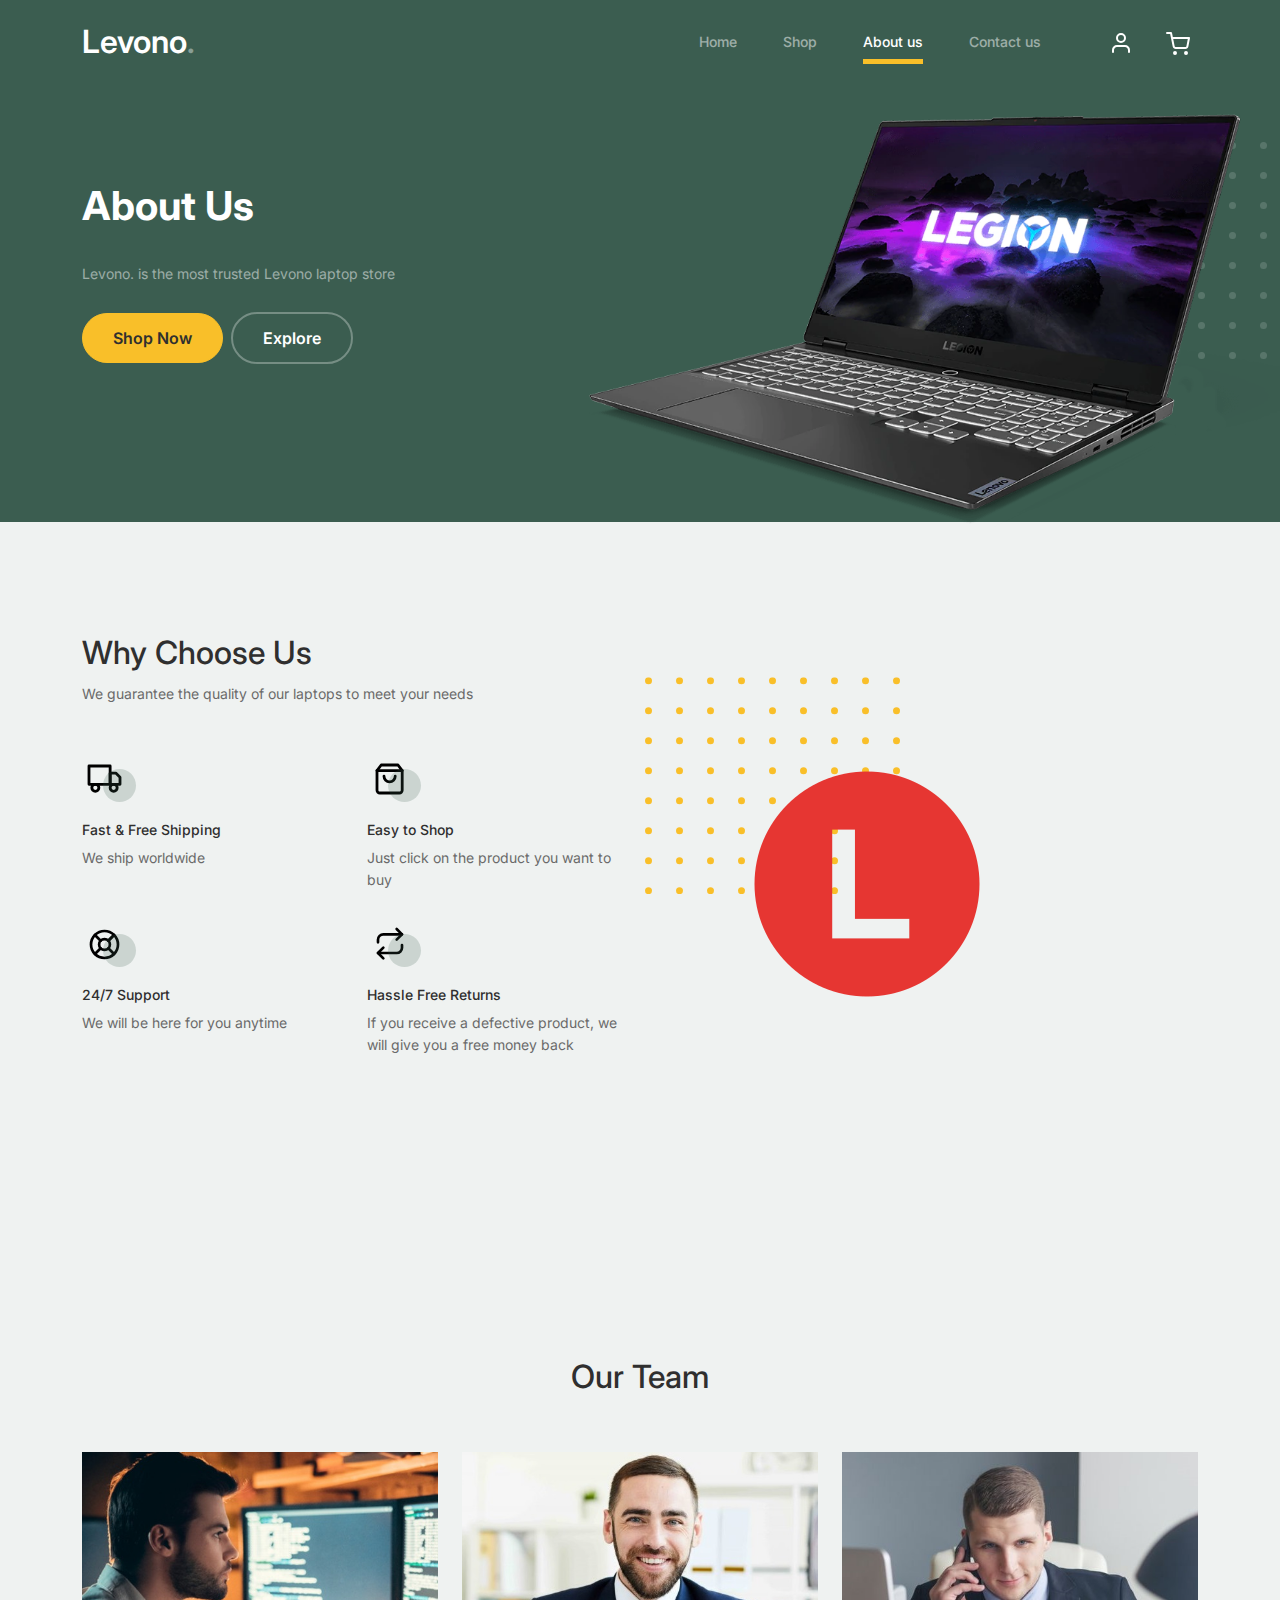
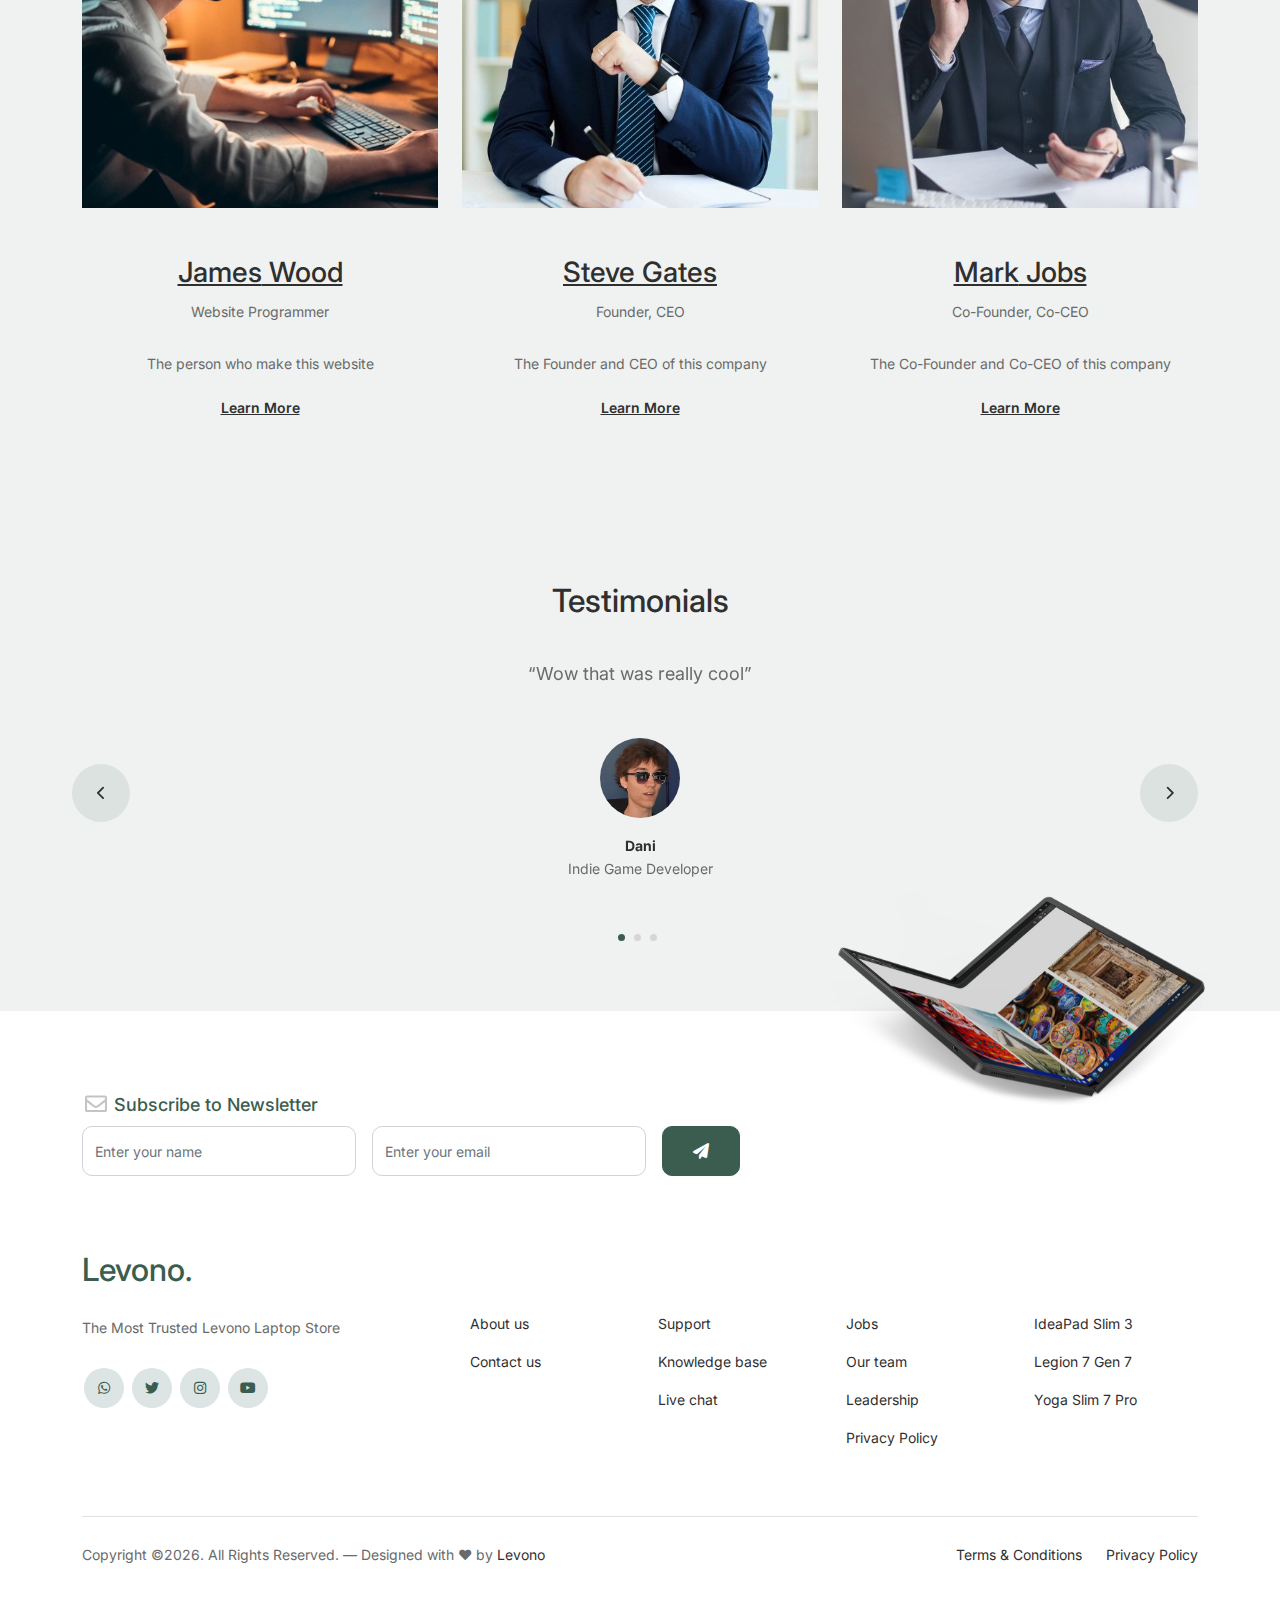
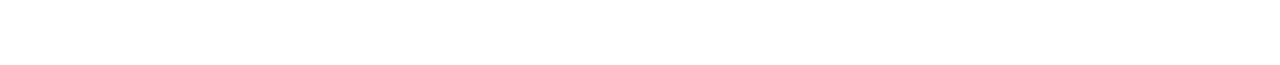
==== about.html @ ff20fc21 "Commit Pertama" ====
<!-- /*
* Bootstrap 5
* Template Name: Furni
* Template Author: Untree.co
* Template URI: https://untree.co/
* License: https://creativecommons.org/licenses/by/3.0/
*/ -->
<!doctype html>
<html lang="en">
	<head>
  		<meta charset="utf-8">
  		<meta name="viewport" content="width=device-width, initial-scale=1, shrink-to-fit=no">
  		<meta name="author" content="Furni">
  		<link rel="shortcut icon" href="Icon.png">

  		<meta name="description" content="" />
  		<meta name="keywords" content="bootstrap, bootstrap4" />

		<!-- Bootstrap CSS -->
		<link href="css/bootstrap.min.css" rel="stylesheet">
		<link href="https://cdnjs.cloudflare.com/ajax/libs/font-awesome/6.0.0-beta3/css/all.min.css" rel="stylesheet">
		<link href="css/tiny-slider.css" rel="stylesheet">
		<link href="css/style.css" rel="stylesheet">
		<link href="css/custom.css" rel="stylesheet">
		<title>Levono | About</title>
	</head>

	<body>

		<!-- Start Header/Navigation -->
		<nav class="custom-navbar navbar navbar navbar-expand-md navbar-dark bg-dark" arial-label="Furni navigation bar">

			<div class="container">
				<a class="navbar-brand" href="index.html">Levono<span>.</span></a>

				<button class="navbar-toggler" type="button" data-bs-toggle="collapse" data-bs-target="#navbarsFurni" aria-controls="navbarsFurni" aria-expanded="false" aria-label="Toggle navigation">
					<span class="navbar-toggler-icon"></span>
				</button>

				<div class="collapse navbar-collapse" id="navbarsFurni">
					<ul class="custom-navbar-nav navbar-nav ms-auto mb-2 mb-md-0">
						<li class="nav-item ">
							<a class="nav-link" href="index.html">Home</a>
						</li>
						<li><a class="nav-link" href="shop.html">Shop</a></li>
						<li class="active"><a class="nav-link" href="about.html">About us</a></li>
						<li><a class="nav-link" href="contact.html">Contact us</a></li>
					</ul>

					<ul class="custom-navbar-cta navbar-nav mb-2 mb-md-0 ms-5">
						<li><a class="nav-link" href="#"><img src="images/user.svg"></a></li>
						<li><a class="nav-link" href="cart.html"><img src="images/cart.svg"></a></li>
					</ul>
				</div>
			</div>
				
		</nav>
		<!-- End Header/Navigation -->

		<!-- Start Hero Section -->
			<div class="hero">
				<div class="container">
					<div class="row justify-content-between">
						<div class="col-lg-5">
							<div class="intro-excerpt">
								<h1>About Us</h1>
								<p class="mb-4">Levono. is the most trusted Levono laptop store</p>
								<p><a href="shop.html" class="btn btn-secondary me-2">Shop Now</a><a href="#why-choose-us" class="btn btn-white-outline">Explore</a></p>
							</div>
						</div>
						<div class="col-lg-7">
							<div class="hero-img-wrap">
								<img src="images/Legion Slim 7 Gen 6 (15″ AMD).png" class="img-fluid">
							</div>
						</div>
					</div>
				</div>
			</div>
		<!-- End Hero Section -->

		

		<!-- Start Why Choose Us Section -->
		<div id="why-choose-us" class="why-choose-section">
			<div class="container">
				<div class="row justify-content-between align-items-center">
					<div class="col-lg-6">
						<h2 class="section-title">Why Choose Us</h2>
						<p>We guarantee the quality of our laptops to meet your needs</p>

						<div class="row my-5">
							<div class="col-6 col-md-6">
								<div class="feature">
									<div class="icon">
										<img src="images/truck.svg" alt="Image" class="imf-fluid">
									</div>
									<h3>Fast &amp; Free Shipping</h3>
									<p>We ship worldwide</p>
								</div>
							</div>

							<div class="col-6 col-md-6">
								<div class="feature">
									<div class="icon">
										<img src="images/bag.svg" alt="Image" class="imf-fluid">
									</div>
									<h3>Easy to Shop</h3>
									<p>Just click on the product you want to buy</p>
								</div>
							</div>

							<div class="col-6 col-md-6">
								<div class="feature">
									<div class="icon">
										<img src="images/support.svg" alt="Image" class="imf-fluid">
									</div>
									<h3>24/7 Support</h3>
									<p>We will be here for you anytime</p>
								</div>
							</div>

							<div class="col-6 col-md-6">
								<div class="feature">
									<div class="icon">
										<img src="images/return.svg" alt="Image" class="imf-fluid">
									</div>
									<h3>Hassle Free Returns</h3>
									<p>If you receive a defective product, we will give you a free money back</p>
								</div>
							</div>

						</div>
					</div>

					<div class="col-lg-5">
						<div class="img-wrap">
							<img src="Icon.png" alt="Image" class="img-fluid">
						</div>
					</div>

				</div>
			</div>
		</div>
		<!-- End Why Choose Us Section -->

		<!-- Start Team Section -->
		<div class="untree_co-section">
			<div class="container">

				<div class="row mb-5">
					<div class="col-lg-5 mx-auto text-center">
						<h2 class="section-title">Our Team</h2>
					</div>
				</div>

				<div class="row">

					<!-- Start Column 1 -->
					<div class="col-12 col-md-6 col-lg-4 mb-5 mb-md-0">
						<img src="images/Team-1.png" class="img-fluid mb-5">
						<center><h3 clas><a href="#"><span class="">James</span> Wood</a></h3></center>
            			<center><span class="d-block position mb-4">Website Programmer</span></center>
            			<center><p>The person who make this website</p></center>
            			<center><p class="mb-0"><a href="#" class="more dark">Learn More <span class="icon-arrow_forward"></span></a></p></center>
					</div> 
					<!-- End Column 1 -->

					<!-- Start Column 2 -->
					<div class="col-12 col-md-6 col-lg-4 mb-5 mb-md-0">
						<img src="images/Team-2.png" class="img-fluid mb-5">
						<center><h3 clas><a href="#"><span class="">Steve</span> Gates</a></h3></center>
            			<center><span class="d-block position mb-4">Founder, CEO</span></center>
            			<center><p>The Founder and CEO of this company</p></center>
            			<center><p class="mb-0"><a href="#" class="more dark">Learn More <span class="icon-arrow_forward"></span></a></p></center>
					</div> 
					<!-- End Column 2 -->

					<!-- Start Column 3 -->
					<div class="col-12 col-md-6 col-lg-4 mb-5 mb-md-0">
						<img src="images/Team-3.png" class="img-fluid mb-5">
						<center><h3 clas><a href="#"><span class="">Mark</span> Jobs</a></h3></center>
            			<center><span class="d-block position mb-4">Co-Founder, Co-CEO</span></center>
            			<center><p>The Co-Founder and Co-CEO of this company</p></center>
            			<center><p class="mb-0"><a href="#" class="more dark">Learn More <span class="icon-arrow_forward"></span></a></p></center>
					</div> 
					<!-- End Column 3 -->

				</div>
			</div>
		</div>
		<!-- End Team Section -->

		

		<!-- Start Testimonial Slider -->
		<div class="testimonial-section">
			<div class="container">
				<div class="row">
					<div class="col-lg-7 mx-auto text-center">
						<h2 class="section-title">Testimonials</h2>
					</div>
				</div>

				<div class="row justify-content-center">
					<div class="col-lg-12">
						<div class="testimonial-slider-wrap text-center">

							<div id="testimonial-nav">
								<span class="prev" data-controls="prev"><span class="fa fa-chevron-left"></span></span>
								<span class="next" data-controls="next"><span class="fa fa-chevron-right"></span></span>
							</div>

							<div class="testimonial-slider">
								
								<div class="item">
									<div class="row justify-content-center">
										<div class="col-lg-8 mx-auto">

											<div class="testimonial-block text-center">
												<blockquote class="mb-5">
													<p>&ldquo;Wow that was really cool&rdquo;</p>
												</blockquote>

												<div class="author-info">
													<div class="author-pic">
														<img src="images/Testimonial-1.png" alt="Maria Jones" class="img-fluid">
													</div>
													<h3 class="font-weight-bold">Dani</h3>
													<span class="position d-block mb-3">Indie Game Developer</span>
												</div>
											</div>

										</div>
									</div>
								</div> 
								<!-- END item -->

								<div class="item">
									<div class="row justify-content-center">
										<div class="col-lg-8 mx-auto">

											<div class="testimonial-block text-center">
												<blockquote class="mb-5">
													<p>&ldquo;10/10. best place to buy Lenovo laptop&rdquo;</p>
												</blockquote>

												<div class="author-info">
													<div class="author-pic">
														<img src="images/Testimonial-2.png" alt="Maria Jones" class="img-fluid">
													</div>
													<h3 class="font-weight-bold">Dr. Henky Mayaguezz</h3>
													<span class="position d-block mb-3">College Teacher</span>
												</div>
											</div>

										</div>
									</div>
								</div> 
								<!-- END item -->

								<div class="item">
									<div class="row justify-content-center">
										<div class="col-lg-8 mx-auto">

											<div class="testimonial-block text-center">
												<blockquote class="mb-5">
													<p>&ldquo;Fast delivery and good quality&rdquo;</p>
												</blockquote>

												<div class="author-info">
													<div class="author-pic">
														<img src="images/Testimonial-3.png" alt="Maria Jones" class="img-fluid">
													</div>
													<h3 class="font-weight-bold">Yulisa Ratih Istiana</h3>
													<span class="position d-block mb-3">College Student</span>
												</div>
											</div>

										</div>
									</div>
								</div> 
								<!-- END item -->

							</div>

						</div>
					</div>
				</div>
			</div>
		</div>
		<!-- End Testimonial Slider -->

		

		<!-- Start Footer Section -->
		<footer class="footer-section">
			<div class="container relative">

				<div class="sofa-img">
					<img src="images/ThinkPad X1 Fold (16″ Intel).png" alt="Image" class="img-fluid">
				</div>

				<div class="row">
					<div class="col-lg-8">
						<div class="subscription-form">
							<h3 class="d-flex align-items-center"><span class="me-1"><img src="images/envelope-outline.svg" alt="Image" class="img-fluid"></span><span>Subscribe to Newsletter</span></h3>

							<form action="#" class="row g-3">
								<div class="col-auto">
									<input type="text" class="form-control" placeholder="Enter your name">
								</div>
								<div class="col-auto">
									<input type="email" class="form-control" placeholder="Enter your email">
								</div>
								<div class="col-auto">
									<button class="btn btn-primary">
										<span class="fa fa-paper-plane"></span>
									</button>
								</div>
							</form>

						</div>
					</div>
				</div>

				<div class="row g-5 mb-5">
					<div class="col-lg-4">
						<div class="mb-4 footer-logo-wrap"><a href="#" class="footer-logo">Levono<span>.</span></a></div>
						<p class="mb-4">The Most Trusted Levono Laptop Store</p>

						<ul class="list-unstyled custom-social">
							<li><a href="#"><span class="fa fa-brands fa-whatsapp"></span></a></li>
							<li><a href="#"><span class="fa fa-brands fa-twitter"></span></a></li>
							<li><a href="#"><span class="fa fa-brands fa-instagram"></span></a></li>
							<li><a href="#"><span class="fa fa-brands fa-youtube"></span></a></li>
						</ul>
					</div>

					<div class="col-lg-8">
						<div class="row links-wrap">
							<div class="col-6 col-sm-6 col-md-3">
								<ul class="list-unstyled">
									<li><a href="about.html">About us</a></li>
									<li><a href="contact.html">Contact us</a></li>
								</ul>
							</div>

							<div class="col-6 col-sm-6 col-md-3">
								<ul class="list-unstyled">
									<li><a href="#">Support</a></li>
									<li><a href="#">Knowledge base</a></li>
									<li><a href="#">Live chat</a></li>
								</ul>
							</div>

							<div class="col-6 col-sm-6 col-md-3">
								<ul class="list-unstyled">
									<li><a href="#">Jobs</a></li>
									<li><a href="#">Our team</a></li>
									<li><a href="#">Leadership</a></li>
									<li><a href="#">Privacy Policy</a></li>
								</ul>
							</div>

							<div class="col-6 col-sm-6 col-md-3">
								<ul class="list-unstyled">
									<li><a href="#">IdeaPad Slim 3</a></li>
									<li><a href="#">Legion 7 Gen 7</a></li>
									<li><a href="#">Yoga Slim 7 Pro</a></li>
								</ul>
							</div>
						</div>
					</div>

				</div>

				<div class="border-top copyright">
					<div class="row pt-4">
						<div class="col-lg-6">
							<p class="mb-2 text-center text-lg-start">Copyright &copy;<script>document.write(new Date().getFullYear());</script>. All Rights Reserved. &mdash; Designed with &hearts; by <a href="https://www.lenovo.com">Levono</a> <!-- License information: https://untree.co/license/ -->
            </p>
						</div>

						<div class="col-lg-6 text-center text-lg-end">
							<ul class="list-unstyled d-inline-flex ms-auto">
								<li class="me-4"><a href="#">Terms &amp; Conditions</a></li>
								<li><a href="#">Privacy Policy</a></li>
							</ul>
						</div>

					</div>
				</div>

			</div>
		</footer>
		<!-- End Footer Section -->	


		<script src="js/bootstrap.bundle.min.js"></script>
		<script src="js/tiny-slider.js"></script>
		<script src="js/custom.js"></script>
	</body>

</html>
---- css/tiny-slider.css ----
.tns-outer{padding:0 !important}.tns-outer [hidden]{display:none !important}.tns-outer [aria-controls],.tns-outer [data-action]{cursor:pointer}.tns-slider{-webkit-transition:all 0s;-moz-transition:all 0s;transition:all 0s}.tns-slider>.tns-item{-webkit-box-sizing:border-box;-moz-box-sizing:border-box;box-sizing:border-box}.tns-horizontal.tns-subpixel{white-space:nowrap}.tns-horizontal.tns-subpixel>.tns-item{display:inline-block;vertical-align:top;white-space:normal}.tns-horizontal.tns-no-subpixel:after{content:'';display:table;clear:both}.tns-horizontal.tns-no-subpixel>.tns-item{float:left}.tns-horizontal.tns-carousel.tns-no-subpixel>.tns-item{margin-right:-100%}.tns-no-calc{position:relative;left:0}.tns-gallery{position:relative;left:0;min-height:1px}.tns-gallery>.tns-item{position:absolute;left:-100%;-webkit-transition:transform 0s, opacity 0s;-moz-transition:transform 0s, opacity 0s;transition:transform 0s, opacity 0s}.tns-gallery>.tns-slide-active{position:relative;left:auto !important}.tns-gallery>.tns-moving{-webkit-transition:all 0.25s;-moz-transition:all 0.25s;transition:all 0.25s}.tns-autowidth{display:inline-block}.tns-lazy-img{-webkit-transition:opacity 0.6s;-moz-transition:opacity 0.6s;transition:opacity 0.6s;opacity:0.6}.tns-lazy-img.tns-complete{opacity:1}.tns-ah{-webkit-transition:height 0s;-moz-transition:height 0s;transition:height 0s}.tns-ovh{overflow:hidden}.tns-visually-hidden{position:absolute;left:-10000em}.tns-transparent{opacity:0;visibility:hidden}.tns-fadeIn{opacity:1;filter:alpha(opacity=100);z-index:0}.tns-normal,.tns-fadeOut{opacity:0;filter:alpha(opacity=0);z-index:-1}.tns-vpfix{white-space:nowrap}.tns-vpfix>div,.tns-vpfix>li{display:inline-block}.tns-t-subp2{margin:0 auto;width:310px;position:relative;height:10px;overflow:hidden}.tns-t-ct{width:2333.3333333%;width:-webkit-calc(100% * 70 / 3);width:-moz-calc(100% * 70 / 3);width:calc(100% * 70 / 3);position:absolute;right:0}.tns-t-ct:after{content:'';display:table;clear:both}.tns-t-ct>div{width:1.4285714%;width:-webkit-calc(100% / 70);width:-moz-calc(100% / 70);width:calc(100% / 70);height:10px;float:left}

/*# sourceMappingURL=sourcemaps/tiny-slider.css.map */
---- css/style.css ----
/*
* Template Name: UntreeStore
* Template Author: Untree.co
* Author URI: https://untree.co/
* License: https://creativecommons.org/licenses/by/3.0/
*/
@import url("https://fonts.googleapis.com/css2?family=Inter:wght@400;500;600;700;800&display=swap");
body {
  overflow-x: hidden;
  position: relative; }

body {
  font-family: "Inter", sans-serif;
  font-weight: 400;
  line-height: 28px;
  color: #6a6a6a;
  font-size: 14px;
  background-color: #eff2f1; }

a {
  text-decoration: none;
  -webkit-transition: .3s all ease;
  -o-transition: .3s all ease;
  transition: .3s all ease;
  color: #2f2f2f;
  text-decoration: underline; }
  a:hover {
    color: #2f2f2f;
    text-decoration: none; }
  a.more {
    font-weight: 600; }

.custom-navbar {
  background: #3b5d50 !important;
  padding-top: 20px;
  padding-bottom: 20px; }
  .custom-navbar .navbar-brand {
    font-size: 32px;
    font-weight: 600; }
    .custom-navbar .navbar-brand > span {
      opacity: .4; }
  .custom-navbar .navbar-toggler {
    border-color: transparent; }
    .custom-navbar .navbar-toggler:active, .custom-navbar .navbar-toggler:focus {
      -webkit-box-shadow: none;
      box-shadow: none;
      outline: none; }
  @media (min-width: 992px) {
    .custom-navbar .custom-navbar-nav li {
      margin-left: 15px;
      margin-right: 15px; } }
  .custom-navbar .custom-navbar-nav li a {
    font-weight: 500;
    color: #ffffff !important;
    opacity: .5;
    -webkit-transition: .3s all ease;
    -o-transition: .3s all ease;
    transition: .3s all ease;
    position: relative; }
    @media (min-width: 768px) {
      .custom-navbar .custom-navbar-nav li a:before {
        content: "";
        position: absolute;
        bottom: 0;
        left: 8px;
        right: 8px;
        background: #f9bf29;
        height: 5px;
        opacity: 1;
        visibility: visible;
        width: 0;
        -webkit-transition: .15s all ease-out;
        -o-transition: .15s all ease-out;
        transition: .15s all ease-out; } }
    .custom-navbar .custom-navbar-nav li a:hover {
      opacity: 1; }
      .custom-navbar .custom-navbar-nav li a:hover:before {
        width: calc(100% - 16px); }
  .custom-navbar .custom-navbar-nav li.active a {
    opacity: 1; }
    .custom-navbar .custom-navbar-nav li.active a:before {
      width: calc(100% - 16px); }
  .custom-navbar .custom-navbar-cta {
    margin-left: 0 !important;
    -webkit-box-orient: horizontal;
    -webkit-box-direction: normal;
    -ms-flex-direction: row;
    flex-direction: row; }
    @media (min-width: 768px) {
      .custom-navbar .custom-navbar-cta {
        margin-left: 40px !important; } }
    .custom-navbar .custom-navbar-cta li {
      margin-left: 0px;
      margin-right: 0px; }
      .custom-navbar .custom-navbar-cta li:first-child {
        margin-right: 20px; }

.hero {
  background: #3b5d50;
  padding: calc(4rem - 30px) 0 0rem 0; }
  @media (min-width: 768px) {
    .hero {
      padding: calc(4rem - 30px) 0 4rem 0; } }
  @media (min-width: 992px) {
    .hero {
      padding: calc(8rem - 30px) 0 8rem 0; } }
  .hero .intro-excerpt {
    position: relative;
    z-index: 4; }
    @media (min-width: 992px) {
      .hero .intro-excerpt {
        max-width: 450px; } }
  .hero h1 {
    font-weight: 700;
    color: #ffffff;
    margin-bottom: 30px; }
    @media (min-width: 1400px) {
      .hero h1 {
        font-size: 54px; } }
  .hero p {
    color: rgba(255, 255, 255, 0.5);
    margin-bottom: 30px; }
  .hero .hero-img-wrap {
    position: relative; }
    .hero .hero-img-wrap img {
      position: relative;
      top: 0px;
      right: 0px;
      z-index: 2;
      max-width: 780px;
      left: -20px; }
      @media (min-width: 768px) {
        .hero .hero-img-wrap img {
          right: 0px;
          left: -100px; } }
      @media (min-width: 992px) {
        .hero .hero-img-wrap img {
          left: 0px;
          top: -80px;
          position: absolute;
          right: -50px; } }
      @media (min-width: 1200px) {
        .hero .hero-img-wrap img {
          left: 0px;
          top: -80px;
          right: -100px; } }
    .hero .hero-img-wrap:after {
      content: "";
      position: absolute;
      width: 255px;
      height: 217px;
      background-image: url("../images/dots-light.svg");
      background-size: contain;
      background-repeat: no-repeat;
      right: -100px;
      top: -0px; }
      @media (min-width: 1200px) {
        .hero .hero-img-wrap:after {
          top: -40px; } }

.btn {
  font-weight: 600;
  padding: 12px 30px;
  border-radius: 30px;
  color: #ffffff;
  background: #2f2f2f;
  border-color: #2f2f2f; }
  .btn:hover {
    color: #ffffff;
    background: #222222;
    border-color: #222222; }
  .btn:active, .btn:focus {
    outline: none !important;
    -webkit-box-shadow: none;
    box-shadow: none; }
  .btn.btn-primary {
    background: #3b5d50;
    border-color: #3b5d50; }
    .btn.btn-primary:hover {
      background: #314d43;
      border-color: #314d43; }
  .btn.btn-secondary {
    color: #2f2f2f;
    background: #f9bf29;
    border-color: #f9bf29; }
    .btn.btn-secondary:hover {
      background: #f8b810;
      border-color: #f8b810; }
  .btn.btn-white-outline {
    background: transparent;
    border-width: 2px;
    border-color: rgba(255, 255, 255, 0.3); }
    .btn.btn-white-outline:hover {
      border-color: white;
      color: #ffffff; }

.section-title {
  color: #2f2f2f; }

.product-section {
  padding: 7rem 0; }
  .product-section .product-item {
    text-align: center;
    text-decoration: none;
    display: block;
    position: relative;
    padding-bottom: 50px;
    cursor: pointer; }
    .product-section .product-item .product-thumbnail {
      min-width: 200px;
      height: 175px;
      margin-bottom: 30px;
      position: relative;
      top: 0;
      -webkit-transition: .3s all ease;
      -o-transition: .3s all ease;
      transition: .3s all ease; }
    .product-section .product-item h3 {
      font-weight: 600;
      font-size: 16px; }
    .product-section .product-item strong {
      font-weight: 800 !important;
      font-size: 18px !important; }
    .product-section .product-item h3, .product-section .product-item strong {
      color: #2f2f2f;
      text-decoration: none; }
    .product-section .product-item .icon-cross {
      position: absolute;
      width: 35px;
      height: 35px;
      display: inline-block;
      background: #2f2f2f;
      bottom: 15px;
      left: 50%;
      -webkit-transform: translateX(-50%);
      -ms-transform: translateX(-50%);
      transform: translateX(-50%);
      margin-bottom: -17.5px;
      border-radius: 50%;
      opacity: 0;
      visibility: hidden;
      -webkit-transition: .3s all ease;
      -o-transition: .3s all ease;
      transition: .3s all ease; }
      .product-section .product-item .icon-cross img {
        position: absolute;
        left: 50%;
        top: 50%;
        -webkit-transform: translate(-50%, -50%);
        -ms-transform: translate(-50%, -50%);
        transform: translate(-50%, -50%); }
    .product-section .product-item:before {
      bottom: 0;
      left: 0;
      right: 0;
      position: absolute;
      content: "";
      background: #dce5e4;
      height: 0%;
      z-index: -1;
      border-radius: 10px;
      -webkit-transition: .3s all ease;
      -o-transition: .3s all ease;
      transition: .3s all ease; }
    .product-section .product-item:hover .product-thumbnail {
      top: -25px; }
    .product-section .product-item:hover .icon-cross {
      bottom: 0;
      opacity: 1;
      visibility: visible; }
    .product-section .product-item:hover:before {
      height: 70%; }

.why-choose-section {
  padding: 7rem 0; }
  .why-choose-section .img-wrap {
    position: relative; }
    .why-choose-section .img-wrap:before {
      position: absolute;
      content: "";
      width: 255px;
      height: 217px;
      background-image: url("../images/dots-yellow.svg");
      background-repeat: no-repeat;
      background-size: contain;
      -webkit-transform: translate(-40%, -40%);
      -ms-transform: translate(-40%, -40%);
      transform: translate(-40%, -40%);
      z-index: -1; }
    .why-choose-section .img-wrap img {
      border-radius: 20px; }

.feature {
  margin-bottom: 30px; }
  .feature .icon {
    display: inline-block;
    position: relative;
    margin-bottom: 20px; }
    .feature .icon:before {
      content: "";
      width: 33px;
      height: 33px;
      position: absolute;
      background: rgba(59, 93, 80, 0.2);
      border-radius: 50%;
      right: -8px;
      bottom: 0; }
  .feature h3 {
    font-size: 14px;
    color: #2f2f2f; }
  .feature p {
    font-size: 14px;
    line-height: 22px;
    color: #6a6a6a; }

.we-help-section {
  padding: 7rem 0; }
  .we-help-section .imgs-grid {
    display: -ms-grid;
    display: grid;
    -ms-grid-columns: (1fr)[27];
    grid-template-columns: repeat(27, 1fr);
    position: relative; }
    .we-help-section .imgs-grid:before {
      position: absolute;
      content: "";
      width: 255px;
      height: 217px;
      background-image: url("../images/dots-green.svg");
      background-size: contain;
      background-repeat: no-repeat;
      -webkit-transform: translate(-40%, -40%);
      -ms-transform: translate(-40%, -40%);
      transform: translate(-40%, -40%);
      z-index: -1; }
    .we-help-section .imgs-grid .grid {
      position: relative; }
      .we-help-section .imgs-grid .grid img {
        border-radius: 20px;
        max-width: 100%; }
      .we-help-section .imgs-grid .grid.grid-1 {
        -ms-grid-column: 1;
        -ms-grid-column-span: 18;
        grid-column: 1 / span 18;
        -ms-grid-row: 1;
        -ms-grid-row-span: 27;
        grid-row: 1 / span 27; }
      .we-help-section .imgs-grid .grid.grid-2 {
        -ms-grid-column: 19;
        -ms-grid-column-span: 27;
        grid-column: 19 / span 27;
        -ms-grid-row: 1;
        -ms-grid-row-span: 5;
        grid-row: 1 / span 5;
        padding-left: 20px; }
      .we-help-section .imgs-grid .grid.grid-3 {
        -ms-grid-column: 14;
        -ms-grid-column-span: 16;
        grid-column: 14 / span 16;
        -ms-grid-row: 6;
        -ms-grid-row-span: 27;
        grid-row: 6 / span 27;
        padding-top: 20px; }

.custom-list {
  width: 100%; }
  .custom-list li {
    display: inline-block;
    width: calc(50% - 20px);
    margin-bottom: 12px;
    line-height: 1.5;
    position: relative;
    padding-left: 20px; }
    .custom-list li:before {
      content: "";
      width: 8px;
      height: 8px;
      border-radius: 50%;
      border: 2px solid #3b5d50;
      position: absolute;
      left: 0;
      top: 8px; }

.popular-product {
  padding: 0 0 7rem 0; }
  .popular-product .product-item-sm h3 {
    font-size: 14px;
    font-weight: 700;
    color: #2f2f2f; }
  .popular-product .product-item-sm a {
    text-decoration: none;
    color: #2f2f2f;
    -webkit-transition: .3s all ease;
    -o-transition: .3s all ease;
    transition: .3s all ease; }
    .popular-product .product-item-sm a:hover {
      color: rgba(47, 47, 47, 0.5); }
  .popular-product .product-item-sm p {
    line-height: 1.4;
    margin-bottom: 10px;
    font-size: 14px; }
  .popular-product .product-item-sm .thumbnail {
    margin-right: 10px;
    -webkit-box-flex: 0;
    -ms-flex: 0 0 120px;
    flex: 0 0 120px;
    position: relative; }
    .popular-product .product-item-sm .thumbnail:before {
      content: "";
      position: absolute;
      border-radius: 20px;
      background: #dce5e4;
      width: 98px;
      height: 98px;
      top: 50%;
      left: 50%;
      -webkit-transform: translate(-50%, -50%);
      -ms-transform: translate(-50%, -50%);
      transform: translate(-50%, -50%);
      z-index: -1; }

.testimonial-section {
  padding: 3rem 0 7rem 0; }

.testimonial-slider-wrap {
  position: relative; }
  .testimonial-slider-wrap .tns-inner {
    padding-top: 30px; }
  .testimonial-slider-wrap .item .testimonial-block blockquote {
    font-size: 16px; }
    @media (min-width: 768px) {
      .testimonial-slider-wrap .item .testimonial-block blockquote {
        line-height: 32px;
        font-size: 18px; } }
  .testimonial-slider-wrap .item .testimonial-block .author-info .author-pic {
    margin-bottom: 20px; }
    .testimonial-slider-wrap .item .testimonial-block .author-info .author-pic img {
      max-width: 80px;
      border-radius: 50%; }
  .testimonial-slider-wrap .item .testimonial-block .author-info h3 {
    font-size: 14px;
    font-weight: 700;
    color: #2f2f2f;
    margin-bottom: 0; }
  .testimonial-slider-wrap #testimonial-nav {
    position: absolute;
    top: 50%;
    z-index: 99;
    width: 100%;
    display: none; }
    @media (min-width: 768px) {
      .testimonial-slider-wrap #testimonial-nav {
        display: block; } }
    .testimonial-slider-wrap #testimonial-nav > span {
      cursor: pointer;
      position: absolute;
      width: 58px;
      height: 58px;
      line-height: 58px;
      border-radius: 50%;
      background: rgba(59, 93, 80, 0.1);
      color: #2f2f2f;
      -webkit-transition: .3s all ease;
      -o-transition: .3s all ease;
      transition: .3s all ease; }
      .testimonial-slider-wrap #testimonial-nav > span:hover {
        background: #3b5d50;
        color: #ffffff; }
    .testimonial-slider-wrap #testimonial-nav .prev {
      left: -10px; }
    .testimonial-slider-wrap #testimonial-nav .next {
      right: 0; }
  .testimonial-slider-wrap .tns-nav {
    position: absolute;
    bottom: -50px;
    left: 50%;
    -webkit-transform: translateX(-50%);
    -ms-transform: translateX(-50%);
    transform: translateX(-50%); }
    .testimonial-slider-wrap .tns-nav button {
      background: none;
      border: none;
      display: inline-block;
      position: relative;
      width: 0 !important;
      height: 7px !important;
      margin: 2px; }
      .testimonial-slider-wrap .tns-nav button:active, .testimonial-slider-wrap .tns-nav button:focus, .testimonial-slider-wrap .tns-nav button:hover {
        outline: none;
        -webkit-box-shadow: none;
        box-shadow: none;
        background: none; }
      .testimonial-slider-wrap .tns-nav button:before {
        display: block;
        width: 7px;
        height: 7px;
        left: 0;
        top: 0;
        position: absolute;
        content: "";
        border-radius: 50%;
        -webkit-transition: .3s all ease;
        -o-transition: .3s all ease;
        transition: .3s all ease;
        background-color: #d6d6d6; }
      .testimonial-slider-wrap .tns-nav button:hover:before, .testimonial-slider-wrap .tns-nav button.tns-nav-active:before {
        background-color: #3b5d50; }

.before-footer-section {
  padding: 7rem 0 12rem 0 !important; }

.blog-section {
  padding: 7rem 0 12rem 0; }
  .blog-section .post-entry a {
    text-decoration: none; }
  .blog-section .post-entry .post-thumbnail {
    display: block;
    margin-bottom: 20px; }
    .blog-section .post-entry .post-thumbnail img {
      border-radius: 20px;
      -webkit-transition: .3s all ease;
      -o-transition: .3s all ease;
      transition: .3s all ease; }
  .blog-section .post-entry .post-content-entry {
    padding-left: 15px;
    padding-right: 15px; }
    .blog-section .post-entry .post-content-entry h3 {
      font-size: 16px;
      margin-bottom: 0;
      font-weight: 600;
      margin-bottom: 7px; }
    .blog-section .post-entry .post-content-entry .meta {
      font-size: 14px; }
      .blog-section .post-entry .post-content-entry .meta a {
        font-weight: 600; }
  .blog-section .post-entry:hover .post-thumbnail img, .blog-section .post-entry:focus .post-thumbnail img {
    opacity: .7; }

.footer-section {
  padding: 80px 0;
  background: #ffffff; }
  .footer-section .relative {
    position: relative; }
  .footer-section a {
    text-decoration: none;
    color: #2f2f2f;
    -webkit-transition: .3s all ease;
    -o-transition: .3s all ease;
    transition: .3s all ease; }
    .footer-section a:hover {
      color: rgba(47, 47, 47, 0.5); }
  .footer-section .subscription-form {
    margin-bottom: 40px;
    position: relative;
    z-index: 2;
    margin-top: 100px; }
    @media (min-width: 992px) {
      .footer-section .subscription-form {
        margin-top: 0px;
        margin-bottom: 80px; } }
    .footer-section .subscription-form h3 {
      font-size: 18px;
      font-weight: 500;
      color: #3b5d50; }
    .footer-section .subscription-form .form-control {
      height: 50px;
      border-radius: 10px;
      font-family: "Inter", sans-serif; }
      .footer-section .subscription-form .form-control:active, .footer-section .subscription-form .form-control:focus {
        outline: none;
        -webkit-box-shadow: none;
        box-shadow: none;
        border-color: #3b5d50;
        -webkit-box-shadow: 0 1px 4px 0 rgba(0, 0, 0, 0.2);
        box-shadow: 0 1px 4px 0 rgba(0, 0, 0, 0.2); }
      .footer-section .subscription-form .form-control::-webkit-input-placeholder {
        font-size: 14px; }
      .footer-section .subscription-form .form-control::-moz-placeholder {
        font-size: 14px; }
      .footer-section .subscription-form .form-control:-ms-input-placeholder {
        font-size: 14px; }
      .footer-section .subscription-form .form-control:-moz-placeholder {
        font-size: 14px; }
    .footer-section .subscription-form .btn {
      border-radius: 10px !important; }
  .footer-section .sofa-img {
    position: absolute;
    top: -200px;
    z-index: 1;
    right: 0; }
    .footer-section .sofa-img img {
      max-width: 380px; }
  .footer-section .links-wrap {
    margin-top: 0px; }
    @media (min-width: 992px) {
      .footer-section .links-wrap {
        margin-top: 54px; } }
    .footer-section .links-wrap ul li {
      margin-bottom: 10px; }
  .footer-section .footer-logo-wrap .footer-logo {
    font-size: 32px;
    font-weight: 500;
    text-decoration: none;
    color: #3b5d50; }
  .footer-section .custom-social li {
    margin: 2px;
    display: inline-block; }
    .footer-section .custom-social li a {
      width: 40px;
      height: 40px;
      text-align: center;
      line-height: 40px;
      display: inline-block;
      background: #dce5e4;
      color: #3b5d50;
      border-radius: 50%; }
      .footer-section .custom-social li a:hover {
        background: #3b5d50;
        color: #ffffff; }
  .footer-section .border-top {
    border-color: #dce5e4; }
    .footer-section .border-top.copyright {
      font-size: 14px !important; }

.untree_co-section {
  padding: 7rem 0; }

.form-control {
  height: 50px;
  border-radius: 10px;
  font-family: "Inter", sans-serif; }
  .form-control:active, .form-control:focus {
    outline: none;
    -webkit-box-shadow: none;
    box-shadow: none;
    border-color: #3b5d50;
    -webkit-box-shadow: 0 1px 4px 0 rgba(0, 0, 0, 0.2);
    box-shadow: 0 1px 4px 0 rgba(0, 0, 0, 0.2); }
  .form-control::-webkit-input-placeholder {
    font-size: 14px; }
  .form-control::-moz-placeholder {
    font-size: 14px; }
  .form-control:-ms-input-placeholder {
    font-size: 14px; }
  .form-control:-moz-placeholder {
    font-size: 14px; }

.service {
  line-height: 1.5; }
  .service .service-icon {
    border-radius: 10px;
    -webkit-box-flex: 0;
    -ms-flex: 0 0 50px;
    flex: 0 0 50px;
    height: 50px;
    line-height: 50px;
    text-align: center;
    background: #3b5d50;
    margin-right: 20px;
    color: #ffffff; }

textarea {
  height: auto !important; }

.site-blocks-table {
  overflow: auto; }
  .site-blocks-table .product-thumbnail {
    width: 200px; }
  .site-blocks-table .btn {
    padding: 2px 10px; }
  .site-blocks-table thead th {
    padding: 30px;
    text-align: center;
    border-width: 0px !important;
    vertical-align: middle;
    color: rgba(0, 0, 0, 0.8);
    font-size: 18px; }
  .site-blocks-table td {
    padding: 20px;
    text-align: center;
    vertical-align: middle;
    color: rgba(0, 0, 0, 0.8); }
  .site-blocks-table tbody tr:first-child td {
    border-top: 1px solid #3b5d50 !important; }
  .site-blocks-table .btn {
    background: none !important;
    color: #000000;
    border: none;
    height: auto !important; }

.site-block-order-table th {
  border-top: none !important;
  border-bottom-width: 1px !important; }

.site-block-order-table td, .site-block-order-table th {
  color: #000000; }

.couponcode-wrap input {
  border-radius: 10px !important; }

.text-primary {
  color: #3b5d50 !important; }

.thankyou-icon {
  position: relative;
  color: #3b5d50; }
  .thankyou-icon:before {
    position: absolute;
    content: "";
    width: 50px;
    height: 50px;
    border-radius: 50%;
    background: rgba(59, 93, 80, 0.2); }
---- css/custom.css ----
.original-price {
	font-size: 75%;
	stroke: black;
}

.percent-box {
	background-color: #060;
	opacity: .8;
	border: 1px solid transparent;
	border-radius: 4px;
	color: #fff;
	padding: 0 5px;
	font-size: 12px;
	line-height: 22px;
	font-weight: normal;
	letter-spacing: 1px;
	font-family: Lato, Helvetica, Arial, sans-serif;
}

.featured-item {
	height: 300px;
}

.team {
	height: 550px;
	width: 550px;
}
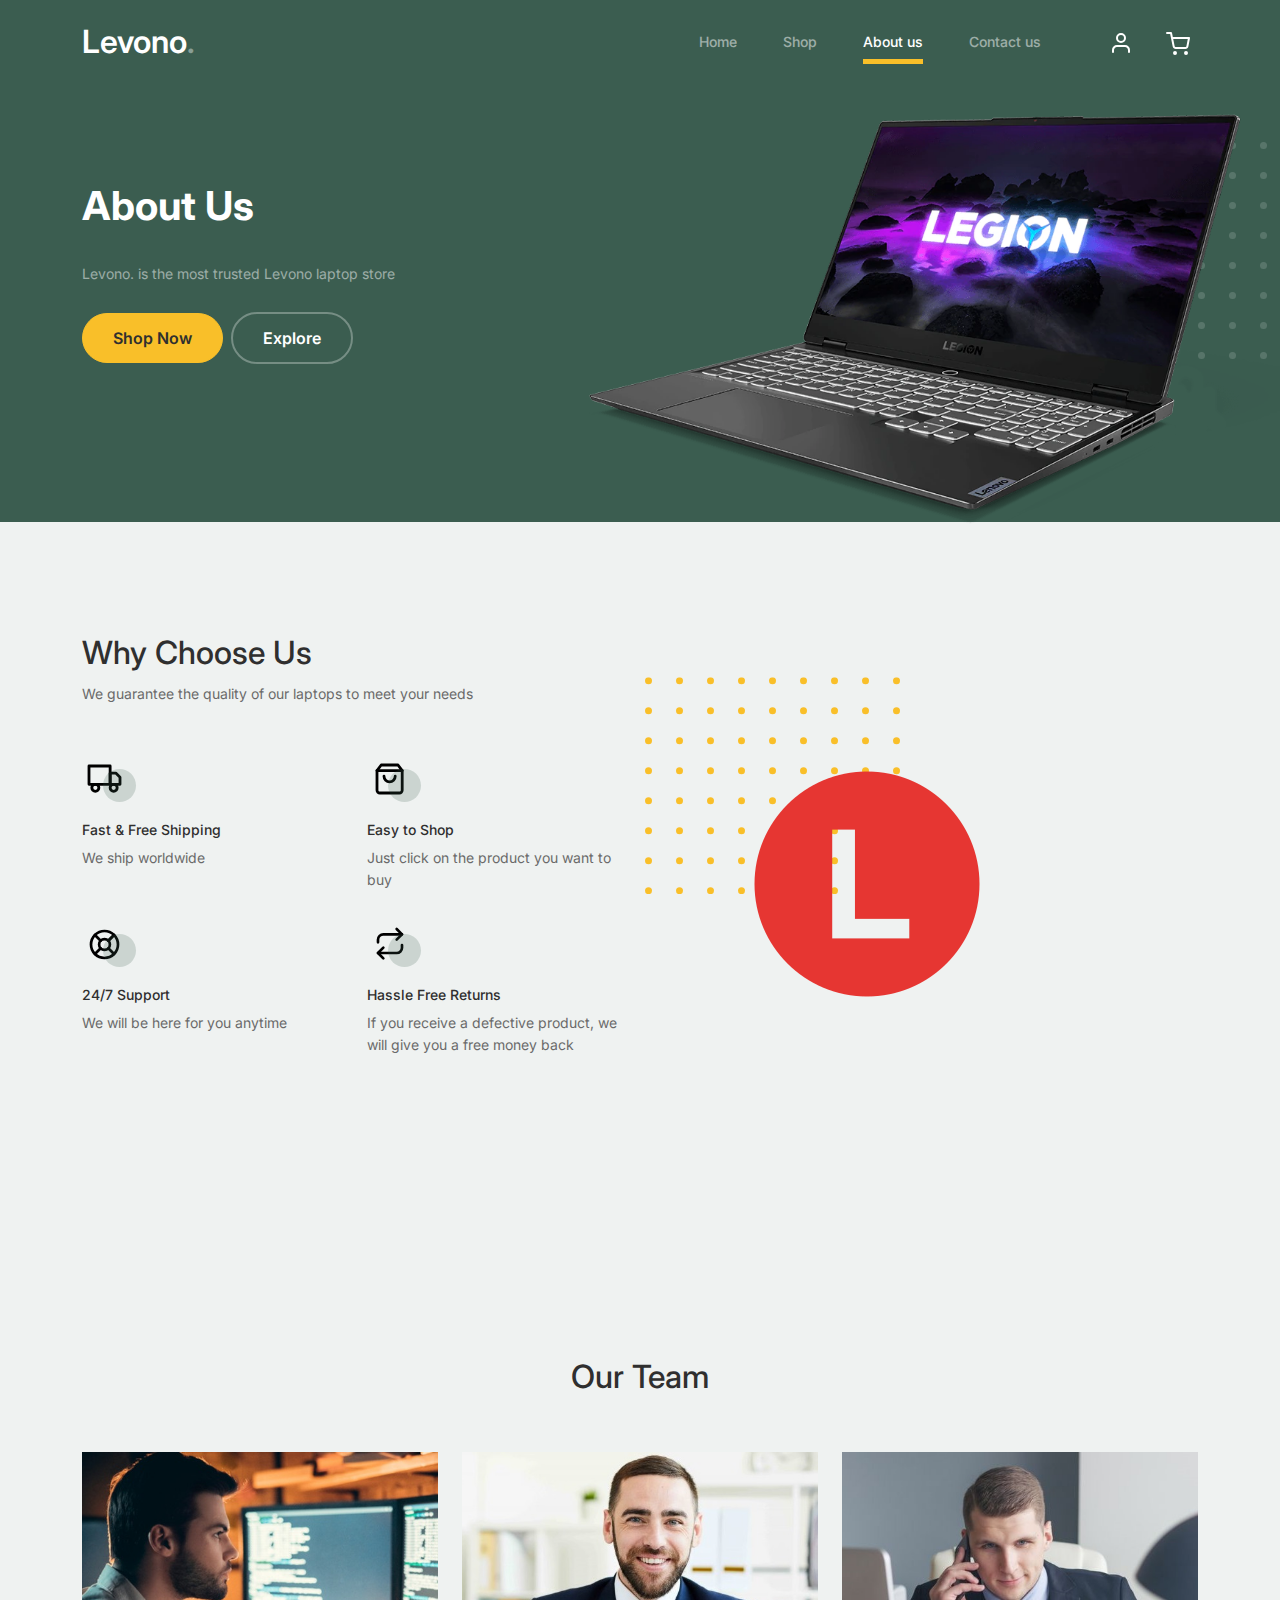
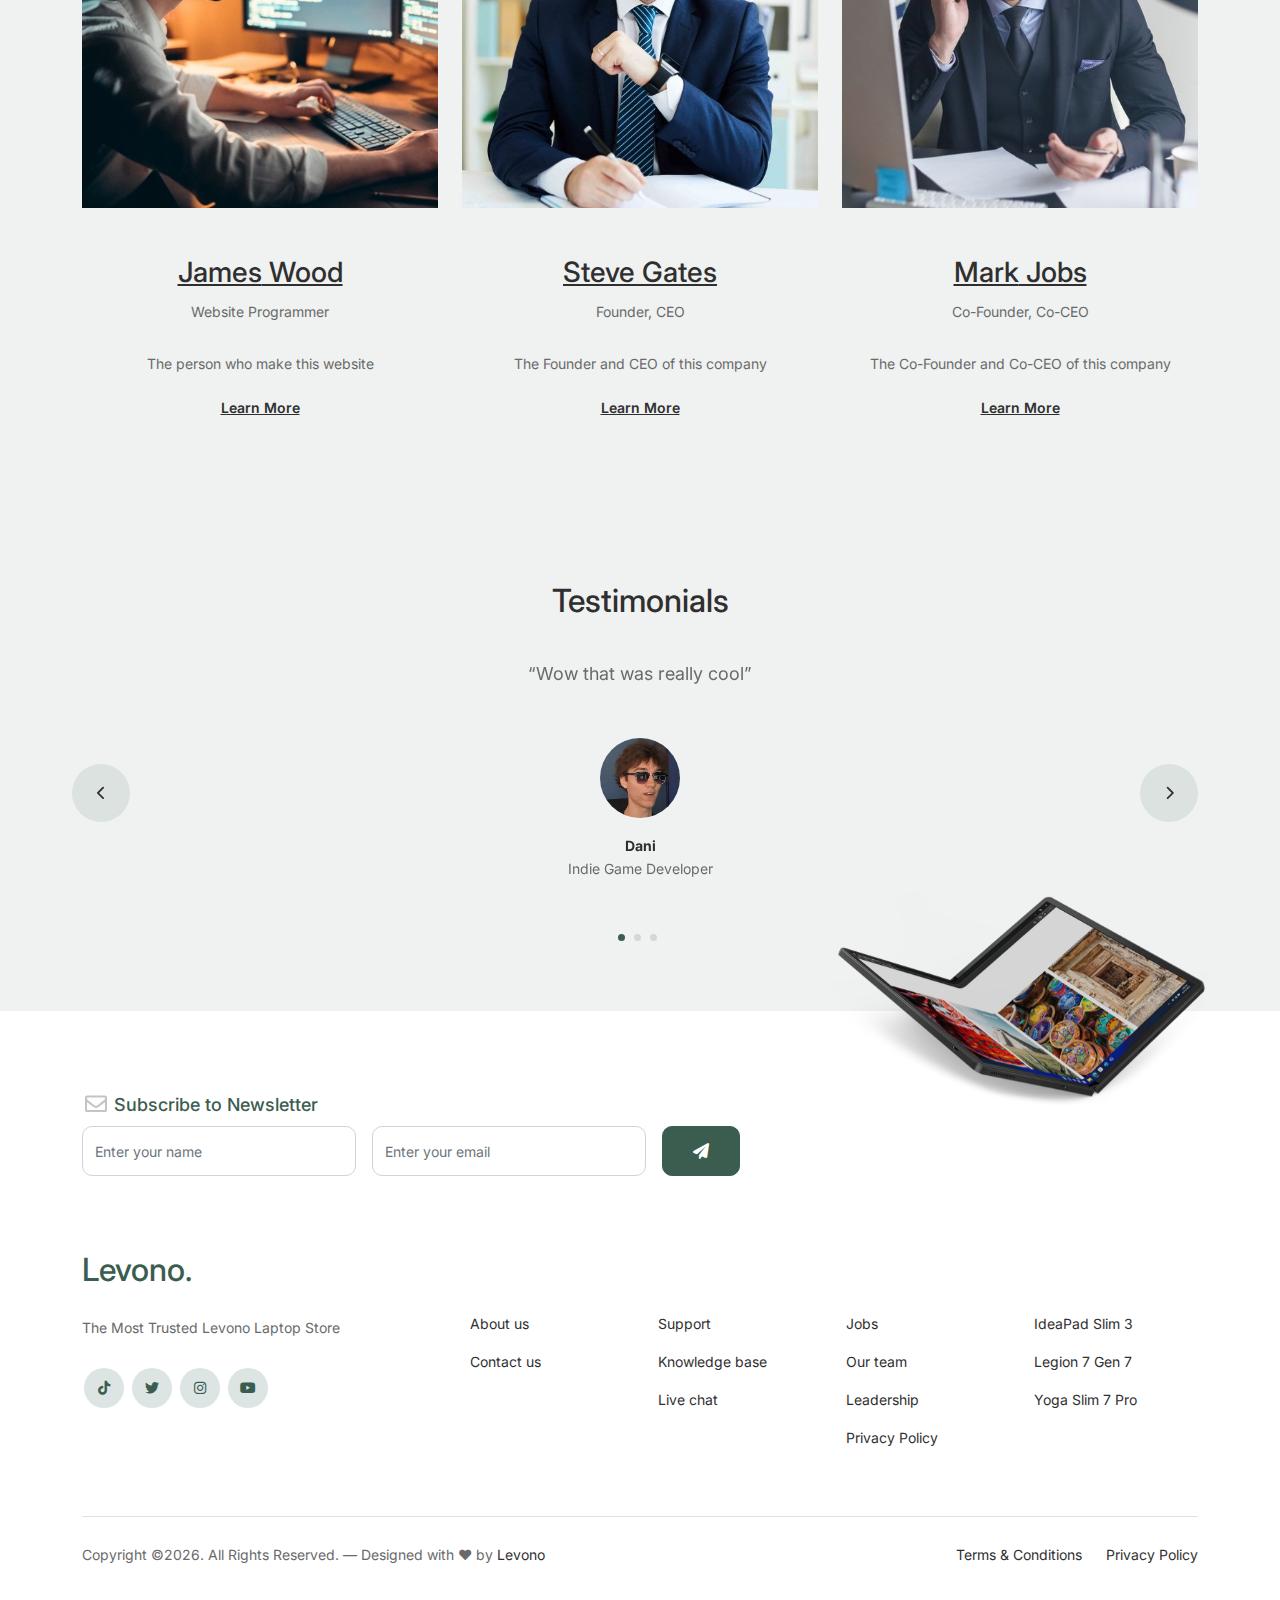
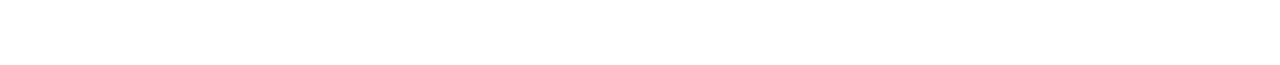
==== commit fdb44859: "Commit Pertama" ====
--- a/about.html
+++ b/about.html
@@ -329,10 +329,10 @@
 						<p class="mb-4">The Most Trusted Levono Laptop Store</p>
 
 						<ul class="list-unstyled custom-social">
-							<li><a href="#"><span class="fa fa-brands fa-whatsapp"></span></a></li>
-							<li><a href="#"><span class="fa fa-brands fa-twitter"></span></a></li>
-							<li><a href="#"><span class="fa fa-brands fa-instagram"></span></a></li>
-							<li><a href="#"><span class="fa fa-brands fa-youtube"></span></a></li>
+							<li><a href="https://www.tiktok.com/@lenovo"><span class="fa fa-brands fa-tiktok"></span></a></li>
+							<li><a href="https://twitter.com/Lenovo"><span class="fa fa-brands fa-twitter"></span></a></li>
+							<li><a href="https://www.instagram.com/lenovo"><span class="fa fa-brands fa-instagram"></span></a></li>
+							<li><a href="https://www.youtube.com/@Lenovo"><span class="fa fa-brands fa-youtube"></span></a></li>
 						</ul>
 					</div>
 
